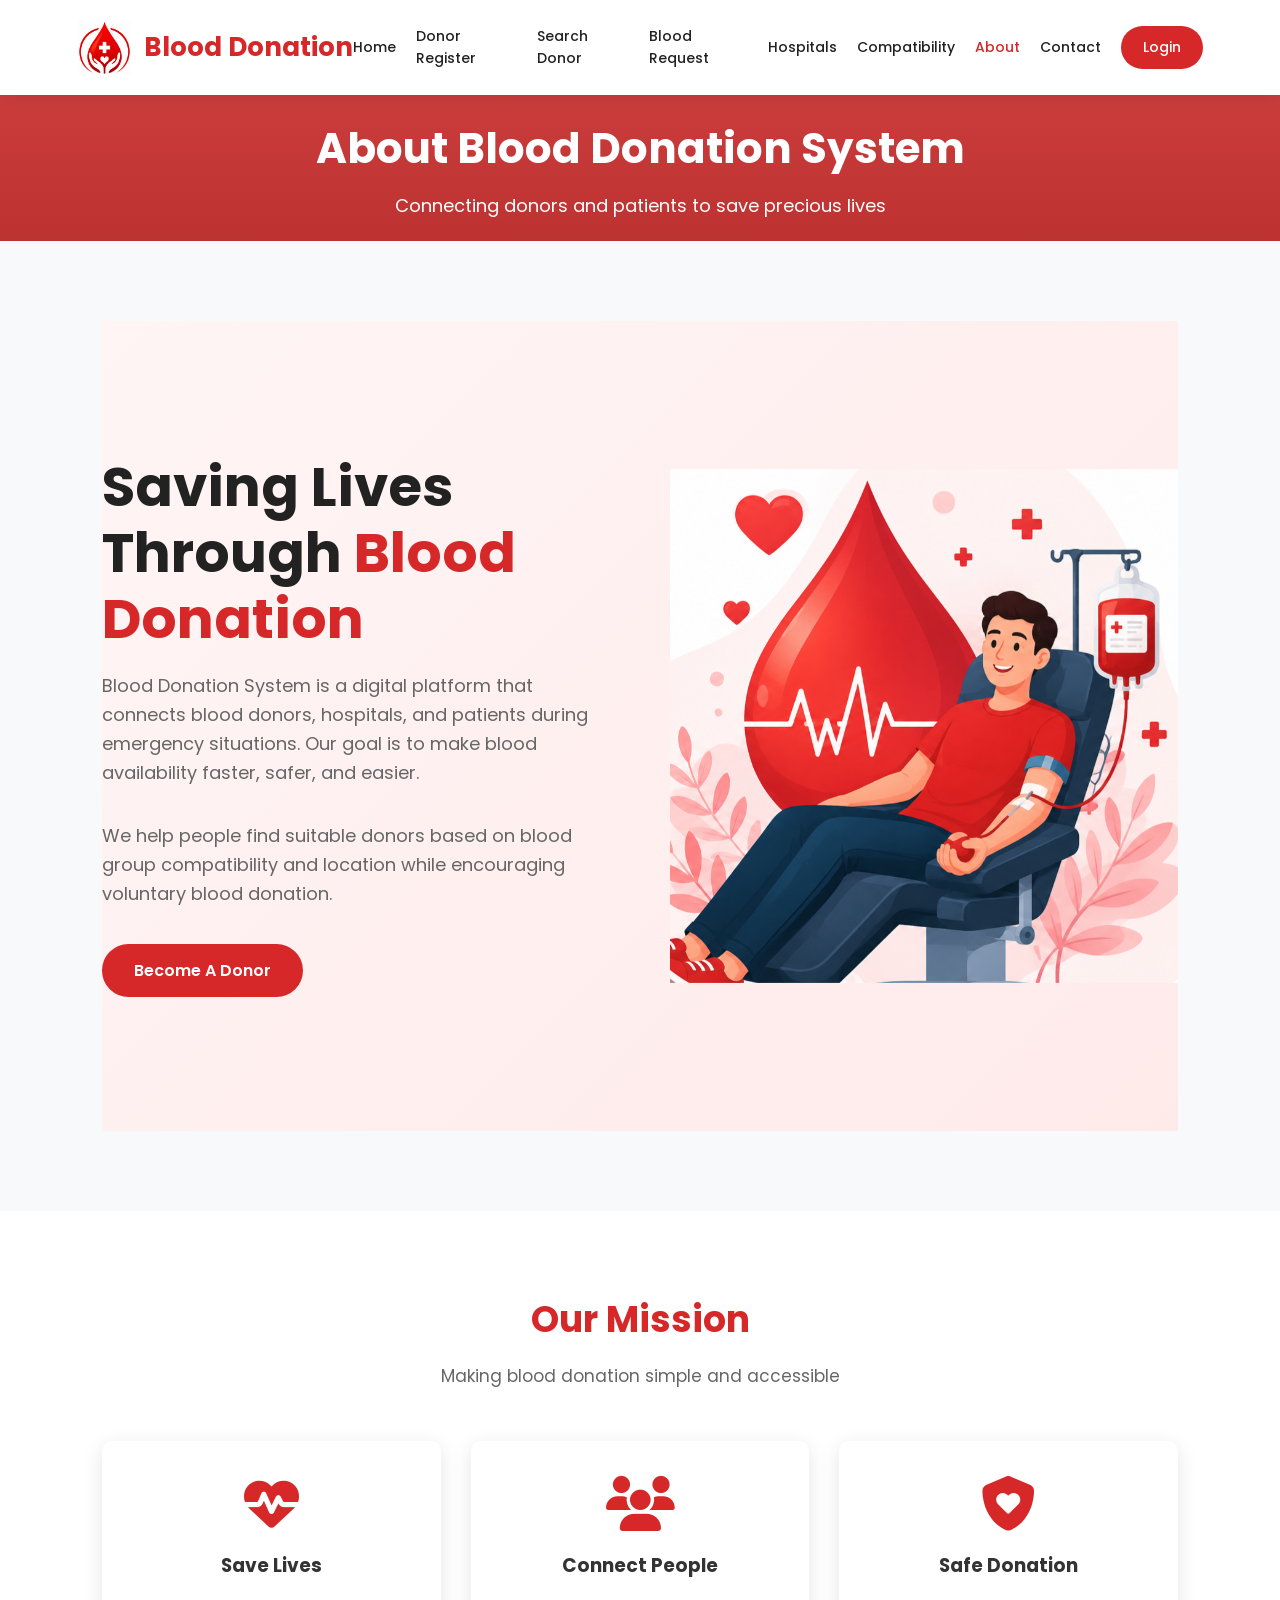
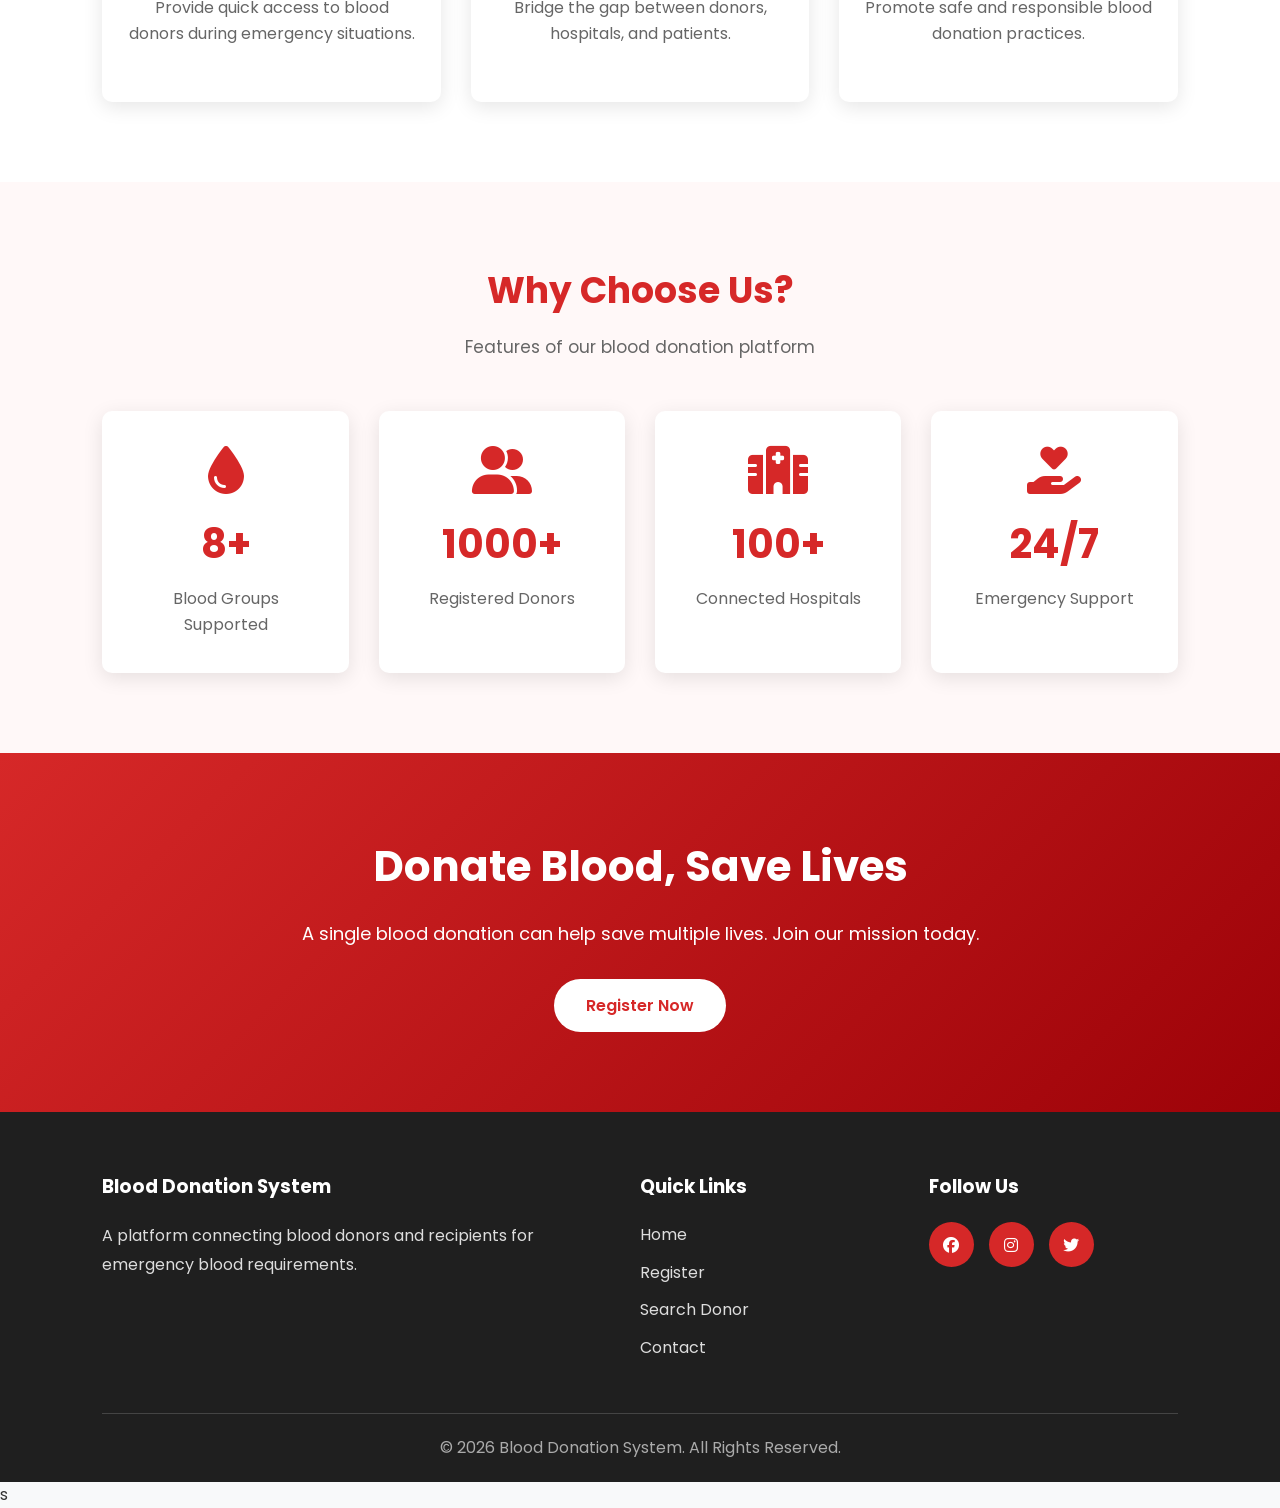
==== about.html @ 7f1f1fe5 "Add files via upload" ====
<!DOCTYPE html>
<html lang="en">

<head>

<meta charset="UTF-8">
<meta name="viewport" content="width=device-width, initial-scale=1.0">

<title>About Us | Blood Donation System</title>


<!-- CSS -->

<link rel="stylesheet" href="css/style.css">

<link rel="stylesheet" href="css/forms.css">

<link rel="stylesheet" href="css/animation.css">

<link rel="stylesheet" href="css/responsive.css">


<!-- Font Awesome -->

<link rel="stylesheet"
href="https://cdnjs.cloudflare.com/ajax/libs/font-awesome/6.5.0/css/all.min.css">


</head>


<body>



<!-- ================= HEADER ================= -->

<header class="header">

    <div class="logo">

        <img src="images/logo.png" alt="Logo">

        <h2>Blood Donation</h2>

    </div>

    <nav class="navbar">

        <ul>

            <li><a href="index.html">Home</a></li>

            <li><a href="register.html">Donor Register</a></li>

            <li><a href="search.html">Search Donor</a></li>

            <li><a href="request.html">Blood Request</a></li>

            <li><a href="hospital.html">Hospitals</a></li>

            <li><a href="compatibility.html">Compatibility</a></li>

            <li><a href="about.html" class="active">About</a></li>

            <li><a href="contact.html">Contact</a></li>

            <li>

                <a href="login.html"
                   class="login-btn">

                    Login

                </a>

            </li>

        </ul>

    </nav>

    <div class="menu-toggle">

        <i class="fa-solid fa-bars"></i>

    </div>

</header>


<!-- PAGE BANNER -->


<section class="page-banner">


<h1>
About Blood Donation System
</h1>


<p>
Connecting donors and patients to save precious lives
</p>


</section>







<!-- ABOUT INTRO -->


<section>


<div class="container">


<div class="hero">



<div class="hero-content slide-left">


<h1>

Saving Lives Through

<span>
Blood Donation
</span>

</h1>



<p>

Blood Donation System is a digital platform that connects
blood donors, hospitals, and patients during emergency
situations. Our goal is to make blood availability faster,
safer, and easier.

</p>



<p>

We help people find suitable donors based on blood group
compatibility and location while encouraging voluntary
blood donation.

</p>



<a href="register.html" class="btn btn-primary">

Become A Donor

</a>



</div>




<div class="hero-image slide-right">


<img src="images/hero.png"
alt="Blood Donation">


</div>



</div>


</div>


</section>







<!-- MISSION SECTION -->


<section class="services">


<div class="container">


<div class="section-title">


<h2>
Our Mission
</h2>


<p>
Making blood donation simple and accessible
</p>


</div>





<div class="service-container">



<div class="service-card">


<i class="fa-solid fa-heart-pulse"></i>


<h3>
Save Lives
</h3>


<p>

Provide quick access to blood donors during emergency
situations.

</p>


</div>





<div class="service-card">


<i class="fa-solid fa-users"></i>


<h3>
Connect People
</h3>


<p>

Bridge the gap between donors, hospitals, and patients.

</p>


</div>





<div class="service-card">


<i class="fa-solid fa-shield-heart"></i>


<h3>
Safe Donation
</h3>


<p>

Promote safe and responsible blood donation practices.

</p>


</div>




</div>


</div>


</section>







<!-- WHY CHOOSE US -->


<section class="statistics">


<div class="container">


<div class="section-title">


<h2>
Why Choose Us?
</h2>


<p>
Features of our blood donation platform
</p>


</div>




<div class="stats-container">



<div class="stat-card">


<i class="fa-solid fa-droplet"></i>


<h3>
8+
</h3>


<p>
Blood Groups Supported
</p>


</div>





<div class="stat-card">


<i class="fa-solid fa-user-group"></i>


<h3>
1000+
</h3>


<p>
Registered Donors
</p>


</div>





<div class="stat-card">


<i class="fa-solid fa-hospital"></i>


<h3>
100+
</h3>


<p>
Connected Hospitals
</p>


</div>





<div class="stat-card">


<i class="fa-solid fa-hand-holding-heart"></i>


<h3>
24/7
</h3>


<p>
Emergency Support
</p>


</div>




</div>


</div>


</section>







<!-- CTA -->


<section class="cta">


<h2>
Donate Blood, Save Lives
</h2>


<p>

A single blood donation can help save multiple lives.
Join our mission today.

</p>


<a href="register.html"
class="btn btn-primary">

Register Now

</a>


</section>







<!-- FOOTER -->


<footer class="footer">


<div class="footer-container">


<div>


<h3>
Blood Donation System
</h3>


<p>

A platform connecting blood donors and recipients
for emergency blood requirements.

</p>


</div>





<div class="footer-links">


<h3>
Quick Links
</h3>


<ul>


<li>
<a href="index.html">
Home
</a>
</li>


<li>
<a href="register.html">
Register
</a>
</li>


<li>
<a href="search.html">
Search Donor
</a>
</li>


<li>
<a href="contact.html">
Contact
</a>
</li>


</ul>


</div>





<div>


<h3>
Follow Us
</h3>


<div class="social-icons">


<a href="#">
<i class="fab fa-facebook"></i>
</a>


<a href="#">
<i class="fab fa-instagram"></i>
</a>


<a href="#">
<i class="fab fa-twitter"></i>
</a>


</div>


</div>



</div>



<hr>



<div class="copyright">


<p>

© <span id="year"></span>
Blood Donation System.
All Rights Reserved.

</p>


</div>


</footer>







<script src="js/app.js"></script>


</body>

</html>s
---- css/style.css ----
/* ==========================================
   GOOGLE FONTS
========================================== */

@import url('https://fonts.googleapis.com/css2?family=Poppins:wght@300;400;500;600;700;800&display=swap');

/* ==========================================
   RESET
========================================== */

*{
    margin:0;
    padding:0;
    box-sizing:border-box;
    font-family: "Poppins", "Segoe UI", Arial, sans-serif;
}

html{
    scroll-behavior:smooth;
}

body{
    font-family:'Poppins',sans-serif;
    background:#f8f9fa;
    color:#333;
    line-height:1.6;
}

img{
    max-width:100%;
    display:block;
}

a{
    text-decoration:none;
    color:inherit;
}

ul{
    list-style:none;
}

button,
input,
select,
textarea{
    font-family:inherit;
}

.page-banner{ 
    background:linear-gradient(rgba(198,40,40,.9),rgba(183,28,28,.9)); 
    color:#fff; 
    text-align:center;
    padding:20px 20px; 
} 
.page-banner h1{
    font-size:42px; 
    margin-bottom:10px; 
} 
.page-banner p{ 
    font-size:18px; 
}

/* ==========================================
   ROOT VARIABLES
========================================== */

:root{

    --primary:#d62828;
    --secondary:#9d0208;
    --white:#ffffff;
    --black:#222222;

    --gray:#666666;
    --light:#f4f4f4;
    --border:#dddddd;

    --success:#28a745;
    --warning:#ffc107;

    --shadow:0 5px 20px rgba(0,0,0,.1);

    --radius:10px;

    --transition:.3s ease;

}

/* ==========================================
   COMMON STYLES
========================================== */

section{

    padding:80px 8%;

}

.container{

    width:100%;
    max-width:1200px;
    margin:auto;

}

.section-title{

    text-align:center;
    margin-bottom:50px;

}

.section-title h2{

    font-size:36px;
    color:var(--primary);
    margin-bottom:15px;

}

.section-title p{

    color:var(--gray);
    font-size:17px;

}

/* ==========================================
   BUTTONS
========================================== */

.btn{

    display:inline-block;
    padding:14px 32px;
    border-radius:30px;
    font-size:16px;
    font-weight:600;
    transition:var(--transition);
    cursor:pointer;

}

.btn-primary{

    background:var(--primary);
    color:var(--white);

}

.btn-primary:hover{

    background:var(--secondary);
    transform:translateY(-3px);

}

.btn-secondary{

    background:var(--white);
    color:var(--primary);
    border:2px solid var(--primary);

}

.btn-secondary:hover{

    background:var(--primary);
    color:var(--white);

}
/* ==========================================
   HEADER
========================================== */

.header{

    width:100%;
    background:#ffffff;

    position:sticky;
    top:0;
    z-index:1000;

    display:flex;
    justify-content:space-between;
    align-items:center;

    padding:15px 6%;

    box-shadow:0 4px 15px rgba(0,0,0,.08);

}

/* ==========================================
   LOGO
========================================== */

.logo{

    display:flex;
    align-items:center;
    gap:12px;

}

.logo img{

    width:55px;
    height:55px;
    object-fit:contain;

}

.logo h2{

    font-size:26px;
    color:var(--primary);
    font-weight:700;
    white-space:nowrap;

}

/* ==========================================
   NAVIGATION
========================================== */

.navbar{

    flex:1;
    display:flex;
    justify-content:flex-end;

}

.navbar ul{

    display:flex;
    align-items:center;
    justify-content:flex-end;

    gap:20px;

}

.navbar ul li{

    list-style:none;

}

.navbar ul li a{

    display:block;

    padding:10px 0;

    color:var(--black);

    font-size:14px;

    font-weight:500;

    transition:var(--transition);

}

.navbar ul li a:hover{

    color:var(--primary);

}

.navbar ul li a.active{

    color:var(--primary);

}

/* ==========================================
   LOGIN BUTTON
========================================== */

.login-btn{

    background:var(--primary);

    color:#fff !important;

    padding:10px 22px !important;

    border-radius:30px;

}

.login-btn:hover{

    background:var(--secondary);

}

/* ==========================================
   MOBILE MENU
========================================== */

.menu-toggle{

    display:none;

    font-size:28px;

    color:var(--primary);

    cursor:pointer;

}


/* ==========================================
   COMMON CARD DESIGN
========================================== */

.card{

    background:var(--white);

    border-radius:var(--radius);

    box-shadow:var(--shadow);

    padding:25px;

    transition:var(--transition);

}

.card:hover{

    transform:translateY(-8px);

}

/* ==========================================
   TEXT COLORS
========================================== */

.text-primary{

    color:var(--primary);

}

.text-center{

    text-align:center;

}

.mt-20{

    margin-top:20px;

}

.mt-40{

    margin-top:40px;

}
/* ==========================================
   HERO SECTION
========================================== */

.hero{

    display:flex;
    justify-content:space-between;
    align-items:center;
    gap:60px;

    min-height:90vh;

    background:linear-gradient(135deg,#fff5f5,#ffeaea);

}

.hero-content{

    flex:1;

}

.hero-content h1{

    font-size:55px;
    color:var(--black);
    line-height:1.2;
    margin-bottom:20px;

}

.hero-content h1 span{

    color:var(--primary);

}

.hero-content p{

    font-size:18px;
    color:var(--gray);
    margin-bottom:35px;

}

.hero-buttons{

    display:flex;
    gap:20px;
    flex-wrap:wrap;

}

.hero-image{

    flex:1;
    text-align:center;

}

.hero-image img{

    width:100%;
    max-width:550px;
    margin:auto;

}

/* ==========================================
   SERVICES
========================================== */

.services{

    background:var(--white);

}

.service-container{

    display:grid;
    grid-template-columns:repeat(auto-fit,minmax(260px,1fr));
    gap:30px;

}

.service-card{

    background:var(--white);
    padding:35px 25px;

    border-radius:var(--radius);

    text-align:center;

    box-shadow:var(--shadow);

    transition:var(--transition);

}

.service-card:hover{

    transform:translateY(-10px);

}

.service-card i{

    font-size:55px;
    color:var(--primary);

    margin-bottom:20px;

}

.service-card h3{

    margin-bottom:15px;

}

.service-card p{

    color:var(--gray);
    margin-bottom:20px;

}

.service-card a{

    color:var(--primary);
    font-weight:600;

}

/* ==========================================
   EMERGENCY SECTION
========================================== */

.emergency{

    background:var(--primary);

    color:var(--white);

    text-align:center;

}

.emergency h2{

    font-size:42px;
    margin-bottom:20px;

}

.emergency p{

    font-size:18px;
    margin-bottom:30px;

}

.emergency .btn-primary{

    background:var(--white);
    color:var(--primary);

}

.emergency .btn-primary:hover{

    background:#f2f2f2;

}

/* ==========================================
   DONATION PROCESS
========================================== */

.process{

    background:#fafafa;

}

.process-container{

    display:grid;
    grid-template-columns:repeat(auto-fit,minmax(230px,1fr));

    gap:30px;

}

.process-card{

    background:var(--white);

    padding:30px;

    text-align:center;

    border-radius:var(--radius);

    box-shadow:var(--shadow);

    position:relative;

    transition:var(--transition);

}

.process-card:hover{

    transform:translateY(-8px);

}

.step-number{

    width:45px;
    height:45px;

    border-radius:50%;

    background:var(--primary);

    color:var(--white);

    display:flex;
    justify-content:center;
    align-items:center;

    font-weight:bold;

    margin:0 auto 20px;

}

.process-card i{

    font-size:45px;

    color:var(--primary);

    margin-bottom:20px;

}

.process-card h3{

    margin-bottom:12px;

}

.process-card p{

    color:var(--gray);

}

/* ==========================================
   BLOOD GROUPS
========================================== */

.blood-groups{

    background:var(--white);

}

.blood-group-container{

    display:grid;

    grid-template-columns:repeat(4,1fr);

    gap:20px;

    margin-top:40px;

}

.blood-card{

    background:var(--primary);

    color:var(--white);

    text-align:center;

    padding:30px;

    font-size:28px;

    font-weight:bold;

    border-radius:50%;

    width:120px;
    height:120px;

    display:flex;
    justify-content:center;
    align-items:center;

    margin:auto;

    transition:var(--transition);

}

.blood-card:hover{

    background:var(--secondary);

    transform:scale(1.08);

}

.compatibility-btn{

    text-align:center;

    margin-top:40px;

}

/* ==========================================
   STATISTICS
========================================== */

.statistics{

    background:#fff8f8;

}

.stats-container{

    display:grid;

    grid-template-columns:repeat(auto-fit,minmax(220px,1fr));

    gap:30px;

}

.stat-card{

    background:var(--white);

    text-align:center;

    padding:35px;

    border-radius:var(--radius);

    box-shadow:var(--shadow);

    transition:var(--transition);

}

.stat-card:hover{

    transform:translateY(-8px);

}

.stat-card i{

    font-size:48px;

    color:var(--primary);

    margin-bottom:18px;

}

.stat-card h3{

    font-size:40px;

    color:var(--primary);

    margin-bottom:10px;

}

.stat-card p{

    color:var(--gray);

}
/* ==========================================
   CALL TO ACTION
========================================== */

.cta{

    background:linear-gradient(135deg,var(--primary),var(--secondary));

    color:var(--white);

    text-align:center;

}

.cta h2{

    font-size:42px;

    margin-bottom:20px;

}

.cta p{

    max-width:700px;

    margin:0 auto 30px;

    font-size:18px;

}

.cta .btn-primary{

    background:var(--white);

    color:var(--primary);

}

.cta .btn-primary:hover{

    background:#f3f3f3;

}

/* ==========================================
   FAQ PREVIEW
========================================== */

.faq-preview{

    background:var(--white);

}

.faq-container{

    display:grid;

    grid-template-columns:repeat(auto-fit,minmax(280px,1fr));

    gap:30px;

}

.faq-card{

    background:#fafafa;

    padding:25px;

    border-radius:var(--radius);

    box-shadow:var(--shadow);

    transition:var(--transition);

}

.faq-card:hover{

    transform:translateY(-8px);

}

.faq-card h3{

    color:var(--primary);

    margin-bottom:15px;

}

.faq-card p{

    color:var(--gray);

}

.faq-button{

    text-align:center;

    margin-top:40px;

}

/* ==========================================
   CONTACT SECTION
========================================== */

.contact-home{

    background:#fff8f8;

}

.contact-container{

    display:grid;

    grid-template-columns:repeat(auto-fit,minmax(250px,1fr));

    gap:30px;

}

.contact-box{

    background:var(--white);

    text-align:center;

    padding:35px;

    border-radius:var(--radius);

    box-shadow:var(--shadow);

    transition:var(--transition);

}

.contact-box:hover{

    transform:translateY(-8px);

}

.contact-box i{

    font-size:45px;

    color:var(--primary);

    margin-bottom:20px;

}

.contact-box h3{

    margin-bottom:10px;

}

.contact-box p{

    color:var(--gray);

}

/* ==========================================
   FOOTER
========================================== */

.footer{

    background:#1f1f1f;

    color:#ddd;

    padding:60px 8% 20px;

}

.footer-container{

    display:grid;

    grid-template-columns:2fr 1fr 1fr;

    gap:40px;

}

.footer h3{

    color:var(--white);

    margin-bottom:20px;

}

.footer p{

    line-height:1.8;

}

.footer-links ul li{

    margin-bottom:12px;

}

.footer-links ul li a{

    color:#ddd;

    transition:var(--transition);

}

.footer-links ul li a:hover{

    color:var(--primary);

    padding-left:6px;

}

.social-icons{

    display:flex;

    gap:15px;

    margin-top:15px;

}

.social-icons a{

    width:45px;

    height:45px;

    border-radius:50%;

    background:var(--primary);

    color:var(--white);

    display:flex;

    justify-content:center;

    align-items:center;

    transition:var(--transition);

}

.social-icons a:hover{

    background:var(--secondary);

    transform:translateY(-5px);

}

.footer hr{

    margin:40px 0 20px;

    border:none;

    border-top:1px solid #444;

}

.footer .copyright{

    text-align:center;

    color:#aaa;

}

/* ==========================================
   UTILITY CLASSES
========================================== */

.text-left{

    text-align:left;

}

.text-right{

    text-align:right;

}

.mb-20{

    margin-bottom:20px;

}

.mb-40{

    margin-bottom:40px;

}

.hidden{

    display:none;

}

/* ==========================================
   CUSTOM SCROLLBAR
========================================== */

::-webkit-scrollbar{

    width:10px;

}

::-webkit-scrollbar-track{

    background:#eeeeee;

}

::-webkit-scrollbar-thumb{

    background:var(--primary);

    border-radius:10px;

}

::-webkit-scrollbar-thumb:hover{

    background:var(--secondary);

}

/* ==========================================
   SELECTION
========================================== */

::selection{

    background:var(--primary);

    color:var(--white);

}

/* ==========================================
   SEARCH FILTER BOX
========================================== */

.form-box{

    max-width:900px;

    margin:40px auto;

    padding:35px;

    background:#ffffff;

    border-radius:15px;

    box-shadow:0 10px 25px rgba(0,0,0,.08);

}

.form-row{

    display:flex;

    gap:25px;

    align-items:end;

    flex-wrap:wrap;

}

.form-group{

    flex:1;

    display:flex;

    flex-direction:column;

}

.form-group label{

    font-size:16px;

    font-weight:600;

    color:#333;

    margin-bottom:10px;

}

.form-group input,

.form-group select{

    width:100%;

    height:52px;

    padding:0 15px;

    border:1px solid #ddd;

    border-radius:8px;

    font-size:15px;

    outline:none;

    background:#fff;

    transition:.3s;

}

.form-group input:focus,

.form-group select:focus{

    border-color:#d62828;

    box-shadow:0 0 8px rgba(214,40,40,.2);

}

.form-group input::placeholder{

    color:#999;

}

.mt-40{

    margin-top:40px;

}

/* =====================================================
   SEARCH RESULTS INSIDE FORM
===================================================== */

.search-results-box {

    margin-top: 30px;

    padding: 20px;

    border-top: 2px solid #eeeeee;

    background: #fafafa;

    border-radius: 10px;

}


/* RESULTS HEADER */

.search-results-header {

    display: flex;

    align-items: center;

    gap: 15px;

    margin-bottom: 20px;

}


.search-results-header > i {

    width: 50px;

    height: 50px;

    display: flex;

    align-items: center;

    justify-content: center;

    background: #d62828;

    color: white;

    border-radius: 50%;

    font-size: 22px;

}


.search-results-header h3 {

    margin: 0 0 5px;

    font-size: 20px;

}


.search-results-header p {

    margin: 0;

    color: #777;

    font-size: 14px;

}


/* =====================================================
   DONOR RESULTS
===================================================== */

.donor-results {

    display: grid;

    grid-template-columns: 1fr;

    gap: 15px;

}


/* =====================================================
   DONOR CARD
===================================================== */

.donor-card {

    background: white;

    border: 1px solid #e5e5e5;

    border-radius: 10px;

    padding: 20px;

    box-shadow: 0 3px 12px rgba(0,0,0,0.08);

}


/* DONOR HEADER */

.donor-header {

    display: flex;

    justify-content: space-between;

    align-items: center;

    gap: 10px;

    padding-bottom: 15px;

    margin-bottom: 15px;

    border-bottom: 1px solid #eeeeee;

}


.donor-header h3 {

    margin: 0;

    font-size: 19px;

    color: #222;

}


.donor-header p {

    margin: 5px 0 0;

    font-size: 12px;

    color: #777;

}


/* BLOOD GROUP */

.blood-badge {

    display: inline-flex;

    align-items: center;

    justify-content: center;

    min-width: 50px;

    height: 45px;

    padding: 0 10px;

    background: #d62828;

    color: white;

    border-radius: 8px;

    font-size: 18px;

    font-weight: bold;

}


/* =====================================================
   DONOR BODY
===================================================== */

.donor-body {

    display: grid;

    grid-template-columns: 1fr 1fr;

    gap: 10px;

}


.donor-body p {

    margin: 0;

    font-size: 14px;

    color: #555;

    line-height: 1.5;

}


.donor-body p i {

    width: 20px;

    color: #d62828;

}


.donor-body strong {

    color: #333;

}


/* =====================================================
   STATUS
===================================================== */

.available {

    color: #198754;

    font-weight: bold;

}


.not-available {

    color: #dc3545;

    font-weight: bold;

}


/* =====================================================
   DONOR FOOTER
===================================================== */

.donor-footer {

    margin-top: 20px;

    padding-top: 15px;

    border-top: 1px solid #eeeeee;

}


.donor-footer .btn {

    display: inline-flex;

    align-items: center;

    gap: 8px;

}


/* =====================================================
   NO RESULTS
===================================================== */

.no-results {

    display: none;

    text-align: center;

    padding: 25px 10px;

}


.no-results i {

    font-size: 45px;

    color: #d62828;

    margin-bottom: 10px;

}


.no-results h3 {

    margin: 5px 0;

}


.no-results p {

    color: #777;

    margin: 0;

}


/* =====================================================
   MOBILE
===================================================== */

@media (max-width: 600px) {

    .search-results-box {

        padding: 15px;

    }


    .donor-body {

        grid-template-columns: 1fr;

    }


    .donor-header {

        align-items: flex-start;

    }

}
/* ==========================================
   MOBILE NAVIGATION (BASE)
========================================== */

@media(max-width:768px){

    .navbar{

        display:none;

    }

    .menu-toggle{

        display:block;

    }

    .footer-container{

        grid-template-columns:1fr;

        text-align:center;

    }

    .social-icons{

        justify-content:center;

    }

}

/* ==========================================
   END OF STYLE.CSS
========================================== */
---- css/forms.css ----
/* ==========================================
   REGISTER PAGE
========================================== */

.register-section{

    min-height:100vh;

    padding:80px 8%;

    display:flex;

    justify-content:center;

    align-items:center;

    background:
    linear-gradient(
        rgba(198,40,40,.75),
        rgba(123,0,0,.75)
    ),
    url("../images/donor.jpg");

    background-size:cover;

    background-position:center;

    background-repeat:no-repeat;

    background-attachment:fixed;

}

/* ==========================================
   FORM CONTAINER
========================================== */

.form-container{

    width:100%;

    max-width:900px;

}

/* ==========================================
   FORM BOX
========================================== */

.form-box{

    background:rgba(255,255,255,.15);

    backdrop-filter:blur(15px);

    -webkit-backdrop-filter:blur(15px);

    border:1px solid rgba(255,255,255,.25);

    border-radius:20px;

    padding:40px;

    box-shadow:0 15px 40px rgba(0,0,0,.25);

}

/* ==========================================
   FORM HEADER
========================================== */

.form-header{

    text-align:center;

    margin-bottom:35px;

}

.form-header i{

    font-size:55px;

    color:#ffffff;

    margin-bottom:15px;

}

.form-header h2{

    font-size:34px;

    color:#ffffff;

    margin-bottom:10px;

}

.form-header p{

    color:#f5f5f5;

    font-size:16px;

}

/* ==========================================
   FORM ROW
========================================== */

.form-row{

    display:flex;

    gap:20px;

    margin-bottom:20px;

}

.form-group{

    flex:1;

    display:flex;

    flex-direction:column;

}

/* ==========================================
   LABEL
========================================== */

.form-group label{

    color:#ffffff;

    font-weight:600;

    margin-bottom:8px;

}

/* ==========================================
   INPUTS
========================================== */

.form-group input,

.form-group select,

.form-group textarea{

    width:100%;

    padding:14px 16px;

    border:none;

    outline:none;

    border-radius:10px;

    background:rgba(255,255,255,.95);

    font-size:15px;

    transition:.3s;

}

.form-group input:focus,

.form-group select:focus,

.form-group textarea:focus{

    box-shadow:0 0 10px rgba(255,255,255,.6);

}

.form-group textarea{

    resize:vertical;

    min-height:120px;

}

/* ==========================================
   PLACEHOLDER
========================================== */

::placeholder{

    color:#888;

}

/* ==========================================
   CHECKBOX
========================================== */

.checkbox-group{

    display:flex;

    align-items:flex-start;

    gap:12px;

    margin:25px 0;

}

.checkbox-group input{

    width:18px;

    height:18px;

    margin-top:3px;

}

.checkbox-group label{

    color:#ffffff;

    font-size:15px;

    line-height:1.6;

}

/* ==========================================
   BUTTONS
========================================== */

.button-group{

    display:flex;

    justify-content:center;

    gap:20px;

    margin-top:30px;

}

.button-group .btn{

    min-width:180px;

}

.button-group .btn-primary{

    background:#ffffff;

    color:#c62828;

    border:none;

}

.button-group .btn-primary:hover{

    background:#f1f1f1;

}

.button-group .btn-secondary{

    background:transparent;

    border:2px solid #ffffff;

    color:#ffffff;

}

.button-group .btn-secondary:hover{

    background:#ffffff;

    color:#c62828;

}

/* ==========================================
   BENEFITS
========================================== */

.benefits{

    padding:80px 8%;

    background:#fff7f7;

}

.benefit-container{

    display:grid;

    grid-template-columns:repeat(auto-fit,minmax(250px,1fr));

    gap:30px;

}

.benefit-card{

    background:#ffffff;

    border-radius:15px;

    padding:35px;

    text-align:center;

    box-shadow:0 10px 25px rgba(0,0,0,.08);

    transition:.3s;

}

.benefit-card:hover{

    transform:translateY(-10px);

}

.benefit-card i{

    font-size:50px;

    color:#c62828;

    margin-bottom:20px;

}

.benefit-card h3{

    margin-bottom:15px;

    color:#222;

}

.benefit-card p{

    color:#666;

    line-height:1.7;

}

/* ==========================================
   RESPONSIVE
========================================== */

@media(max-width:768px){

    .register-section{

        padding:50px 20px;

    }

    .form-box{

        padding:30px 20px;

    }

    .form-row{

        flex-direction:column;

        gap:15px;

    }

    .button-group{

        flex-direction:column;

    }

    .button-group .btn{

        width:100%;

    }

    .form-header h2{

        font-size:28px;

    }

}

/* =====================================================
   COMPATIBILITY RESULT
   RESULT APPEARS INSIDE FORM
===================================================== */

.compatibility-result {

    display: none;

    margin-top: 30px;

    padding: 25px;

    background: #ffffff;

    border: 1px solid #e5e5e5;

    border-radius: 12px;

    box-shadow: 0 5px 20px rgba(0, 0, 0, 0.08);

    animation: compatibilityResult .4s ease;

}


/* =====================================================
   RESULT HEADER
===================================================== */

.compatibility-result-header {

    display: flex;

    align-items: center;

    gap: 15px;

    padding-bottom: 18px;

    margin-bottom: 20px;

    border-bottom: 1px solid #eeeeee;

}


.compatibility-result-header > i {

    width: 50px;

    height: 50px;

    display: flex;

    align-items: center;

    justify-content: center;

    background: #d62828;

    color: #ffffff;

    border-radius: 50%;

    font-size: 22px;

}


.compatibility-result-header h3 {

    margin: 0 0 5px;

    font-size: 21px;

    color: #222222;

}


.compatibility-result-header p {

    margin: 0;

    color: #777777;

    font-size: 14px;

}


/* =====================================================
   BLOOD GROUP
===================================================== */

.result-blood-group {

    display: flex;

    justify-content: space-between;

    align-items: center;

    padding: 15px;

    margin-bottom: 15px;

    background: #f8f8f8;

    border-radius: 8px;

}


.result-blood-group span {

    font-weight: 600;

    color: #555555;

}


.result-blood-group strong {

    display: flex;

    align-items: center;

    justify-content: center;

    min-width: 55px;

    height: 45px;

    padding: 0 12px;

    background: #d62828;

    color: #ffffff;

    border-radius: 8px;

    font-size: 20px;

}


/* =====================================================
   COMPATIBILITY ROW
===================================================== */

.compatibility-row {

    display: flex;

    align-items: flex-start;

    gap: 15px;

    padding: 18px;

    margin-top: 12px;

    background: #fafafa;

    border: 1px solid #eeeeee;

    border-radius: 10px;

}


.compatibility-icon {

    min-width: 45px;

    height: 45px;

    display: flex;

    align-items: center;

    justify-content: center;

    background: #d62828;

    color: #ffffff;

    border-radius: 50%;

}


.compatibility-icon i {

    font-size: 18px;

}


.compatibility-row h4 {

    margin: 0 0 7px;

    font-size: 17px;

    color: #222222;

}


.compatibility-row p {

    margin: 0;

    line-height: 1.7;

    color: #555555;

    font-size: 15px;

}


/* =====================================================
   ANIMATION
===================================================== */

@keyframes compatibilityResult {

    from {

        opacity: 0;

        transform: translateY(15px);

    }

    to {

        opacity: 1;

        transform: translateY(0);

    }

}


/* =====================================================
   MOBILE
===================================================== */

@media (max-width: 600px) {

    .compatibility-result {

        padding: 18px;

    }


    .compatibility-result-header {

        align-items: flex-start;

    }


    .result-blood-group {

        gap: 10px;

    }


    .compatibility-row {

        padding: 15px;

    }

}



@media(max-width:480px){

    .form-header h2{

        font-size:24px;

    }

    .form-header i{

        font-size:45px;

    }

    .form-group input,

    .form-group select,

    .form-group textarea{

        padding:12px;

    }

}
---- css/animation.css ----
/* ================================
   GLOBAL ANIMATION SETTINGS
================================ */

* {
    animation-duration: 0.5s;
    animation-timing-function: ease;
}


/* ================================
   FADE IN ANIMATION
================================ */

@keyframes fadeIn {
    from {
        opacity: 0;
        transform: translateY(20px);
    }

    to {
        opacity: 1;
        transform: translateY(0);
    }
}


.fade-in {
    animation: fadeIn 0.8s ease forwards;
}


/* ================================
   SLIDE FROM LEFT
================================ */

@keyframes slideLeft {

    from {
        opacity: 0;
        transform: translateX(-50px);
    }

    to {
        opacity: 1;
        transform: translateX(0);
    }
}


.slide-left {
    animation: slideLeft 0.8s ease forwards;
}


/* ================================
   SLIDE FROM RIGHT
================================ */

@keyframes slideRight {

    from {
        opacity: 0;
        transform: translateX(50px);
    }

    to {
        opacity: 1;
        transform: translateX(0);
    }
}


.slide-right {
    animation: slideRight 0.8s ease forwards;
}


/* ================================
   SCALE POP EFFECT
================================ */

@keyframes scaleUp {

    from {
        opacity: 0;
        transform: scale(0.8);
    }

    to {
        opacity: 1;
        transform: scale(1);
    }
}


.scale-up {
    animation: scaleUp 0.6s ease forwards;
}


/* ================================
   BUTTON HOVER ANIMATION
================================ */

.btn {
    transition: 0.3s ease;
}


.btn:hover {

    transform: translateY(-5px);
    box-shadow: 0 10px 20px rgba(0,0,0,0.2);

}


/* ================================
   CARD HOVER EFFECT
================================ */

.card {

    transition: transform 0.3s ease,
                box-shadow 0.3s ease;

}


.card:hover {

    transform: translateY(-10px);

    box-shadow:
    0 15px 25px rgba(0,0,0,0.15);

}
/* ================================
   HEARTBEAT ANIMATION
   (For Blood Drop Icon / Logo)
================================ */

@keyframes heartbeat {

    0% {
        transform: scale(1);
    }

    25% {
        transform: scale(1.15);
    }

    40% {
        transform: scale(1);
    }

    60% {
        transform: scale(1.15);
    }

    100% {
        transform: scale(1);
    }

}


.heart-beat {

    animation: heartbeat 1.5s infinite;

}



/* ================================
   FLOATING IMAGE ANIMATION
================================ */

@keyframes floating {

    0% {
        transform: translateY(0);
    }

    50% {
        transform: translateY(-15px);
    }

    100% {
        transform: translateY(0);
    }

}


.float {

    animation: floating 3s ease-in-out infinite;

}



/* ================================
   PULSE EFFECT
   (Emergency Blood Request)
================================ */

@keyframes pulse {

    0% {

        transform: scale(1);

        box-shadow:
        0 0 0 0 rgba(220, 0, 0, 0.7);

    }


    70% {

        transform: scale(1.05);

        box-shadow:
        0 0 0 20px rgba(220, 0, 0, 0);

    }


    100% {

        transform: scale(1);

        box-shadow:
        0 0 0 0 rgba(220, 0, 0, 0);

    }

}



.pulse {

    animation: pulse 2s infinite;

}



/* ================================
   LOADING SPINNER
================================ */

@keyframes rotate {

    from {

        transform: rotate(0deg);

    }


    to {

        transform: rotate(360deg);

    }

}



.loader {

    width: 45px;

    height: 45px;

    border: 5px solid #ddd;

    border-top: 5px solid red;

    border-radius: 50%;

    animation: rotate 1s linear infinite;

}



/* ================================
   EMERGENCY ALERT BLINK
================================ */

@keyframes blink {

    0% {

        opacity: 1;

    }


    50% {

        opacity: 0.3;

    }


    100% {

        opacity: 1;

    }

}



.alert-blink {

    animation: blink 1s infinite;

}



/* ================================
   TEXT REVEAL ANIMATION
================================ */

@keyframes textShow {

    from {

        opacity: 0;

        letter-spacing: 10px;

    }


    to {

        opacity: 1;

        letter-spacing: normal;

    }

}



.text-animation {

    animation: textShow 1s ease forwards;

}
/* ================================
   SCROLL REVEAL ANIMATION
================================ */

@keyframes reveal {

    from {

        opacity: 0;

        transform: translateY(50px);

    }


    to {

        opacity: 1;

        transform: translateY(0);

    }

}


.reveal {

    animation: reveal 1s ease forwards;

}



/* ================================
   IMAGE ZOOM EFFECT
================================ */

.image-zoom {

    overflow: hidden;

}


.image-zoom img {

    transition: transform 0.5s ease;

}


.image-zoom:hover img {

    transform: scale(1.1);

}



/* ================================
   NAVBAR DROP ANIMATION
================================ */

@keyframes navDrop {

    from {

        opacity: 0;

        transform: translateY(-30px);

    }


    to {

        opacity: 1;

        transform: translateY(0);

    }

}



.navbar {

    animation: navDrop 0.8s ease forwards;

}



/* ================================
   GLASS CARD ANIMATION
================================ */

.glass-card {

    background: rgba(255,255,255,0.15);

    backdrop-filter: blur(10px);

    transition: 0.4s ease;

}



.glass-card:hover {

    transform: translateY(-8px);

    backdrop-filter: blur(15px);

}



/* ================================
   GRADIENT MOVEMENT
================================ */

@keyframes gradientMove {

    0% {

        background-position: 0% 50%;

    }


    50% {

        background-position: 100% 50%;

    }


    100% {

        background-position: 0% 50%;

    }

}



.gradient-animation {

    background-size: 200% 200%;

    animation: gradientMove 5s ease infinite;

}



/* ================================
   BUTTON SHINE EFFECT
================================ */

@keyframes shine {

    from {

        background-position: -200%;

    }


    to {

        background-position: 200%;

    }

}



.btn-shine {

    position: relative;

    overflow: hidden;

}



.btn-shine::before {

    content: "";

    position: absolute;

    top: 0;

    left: -100%;

    width: 50%;

    height: 100%;

    background:
    linear-gradient(
        120deg,
        transparent,
        rgba(255,255,255,0.6),
        transparent
    );


    animation: shine 2s infinite;

}



/* ================================
   COUNTER NUMBER ANIMATION
================================ */

@keyframes countUp {

    from {

        transform: scale(0);

        opacity: 0;

    }


    to {

        transform: scale(1);

        opacity: 1;

    }

}



.counter {

    animation: countUp 1s ease forwards;

}




/* ================================
   BACK TO TOP BUTTON
================================ */

@keyframes topButton {

    0% {

        transform: translateY(20px);

        opacity: 0;

    }


    100% {

        transform: translateY(0);

        opacity: 1;

    }

}



.back-top {

    animation: topButton 0.5s ease;

}
---- css/responsive.css ----
/* ==========================================
   RESPONSIVE.CSS
   File : css/responsive.css
========================================== */

/* ==========================================
   LARGE DEVICES (1200px)
========================================== */

@media (max-width:1200px){

    section{
        padding:70px 6%;
    }

    .header{
        padding:15px 6%;
    }

    .hero-content h1{
        font-size:48px;
    }

    .hero-image img{
        max-width:480px;
    }

}

/* ==========================================
   TABLETS (992px)
========================================== */

@media (max-width:992px){

    section{
        padding:60px 5%;
    }

    .header{
        padding:15px 5%;
    }

    /* ---------- Header ---------- */

    .logo h2{
        font-size:22px;
    }

    .navbar ul{
        gap:15px;
    }

    .navbar ul li a{
        font-size:15px;
    }

    /* ---------- Hero ---------- */

    .hero{
        flex-direction:column;
        text-align:center;
        gap:50px;
    }

    .hero-content{
        order:2;
    }

    .hero-image{
        order:1;
    }

    .hero-content h1{
        font-size:46px;
    }

    .hero-content p{
        max-width:700px;
        margin:0 auto 30px;
    }

    .hero-buttons{
        justify-content:center;
    }

    /* ---------- Services ---------- */

    .service-container{
        grid-template-columns:repeat(2,1fr);
    }

    /* ---------- Process ---------- */

    .process-container{
        grid-template-columns:repeat(2,1fr);
    }

    /* ---------- Blood Groups ---------- */

    .blood-group-container{
        grid-template-columns:repeat(4,1fr);
    }

    /* ---------- Statistics ---------- */

    .stats-container{
        grid-template-columns:repeat(2,1fr);
    }

    /* ---------- FAQ ---------- */

    .faq-container{
        grid-template-columns:repeat(2,1fr);
    }

    /* ---------- Contact ---------- */

    .contact-container{
        grid-template-columns:repeat(2,1fr);
    }

    /* ---------- Footer ---------- */

    .footer-container{
        grid-template-columns:1fr 1fr;
        gap:35px;
    }

}
/* ==========================================
   MOBILE DEVICES (768px)
========================================== */

@media (max-width:768px){

    section{
        padding:50px 20px;
    }

    /* ================= HEADER ================= */

    .header{
        padding:15px 20px;
    }

    .menu-toggle{
        display:block;
        cursor:pointer;
        font-size:28px;
    }

    .navbar{
        position:absolute;
        top:100%;
        left:0;
        width:100%;
        background:#fff;
        box-shadow:0 8px 20px rgba(0,0,0,.1);
        display:none;
    }

    .navbar.active{
        display:block;
    }

    .navbar ul{
        flex-direction:column;
        padding:20px 0;
        gap:0;
    }

    .navbar ul li{
        width:100%;
    }

    .navbar ul li a{
        display:block;
        padding:15px 25px;
        border-bottom:1px solid #eee;
    }

    /* ================= HERO ================= */

    .hero{
        min-height:auto;
        padding-top:120px;
    }

    .hero-content h1{
        font-size:38px;
    }

    .hero-content p{
        font-size:16px;
    }

    .hero-image img{
        max-width:320px;
    }

    .hero-buttons{
        flex-direction:column;
        align-items:center;
    }

    .hero-buttons .btn{
        width:220px;
        text-align:center;
    }

    /* ================= SERVICES ================= */

    .service-container{
        grid-template-columns:1fr;
    }

    /* ================= PROCESS ================= */

    .process-container{
        grid-template-columns:1fr;
    }

    /* ================= BLOOD GROUPS ================= */

    .blood-group-container{
        grid-template-columns:repeat(2,1fr);
        gap:20px;
    }

    .blood-card{
        width:90px;
        height:90px;
        font-size:22px;
    }

    /* ================= STATS ================= */

    .stats-container{
        grid-template-columns:1fr;
    }

    /* ================= FAQ ================= */

    .faq-container{
        grid-template-columns:1fr;
    }

    /* ================= CONTACT ================= */

    .contact-container{
        grid-template-columns:1fr;
    }

    /* ================= FORMS ================= */

    .form-container,
    .register-container,
    .request-container,
    .login-container,
    .contact-form{
        width:100%;
        padding:25px;
    }

    .form-row{
        grid-template-columns:1fr;
    }

    input,
    select,
    textarea{
        width:100%;
    }

    /* ================= SEARCH PAGE ================= */

    .search-box{
        flex-direction:column;
        gap:15px;
    }

    .search-box input,
    .search-box select,
    .search-box button{
        width:100%;
    }

    /* ================= DONOR CARDS ================= */

    .donor-container{
        grid-template-columns:1fr;
    }

    .donor-card{
        padding:20px;
    }

    /* ================= HOSPITAL ================= */

    .hospital-container{
        grid-template-columns:1fr;
    }

    .hospital-card img{
        height:220px;
        object-fit:cover;
    }

    /* ================= FOOTER ================= */

    .footer-container{
        grid-template-columns:1fr;
        text-align:center;
    }

    .social-icons{
        justify-content:center;
    }

}
/* ==========================================
   SMALL MOBILE DEVICES (480px)
========================================== */

@media (max-width:480px){

    /* ---------- Header ---------- */

    .logo img{
        width:42px;
        height:42px;
    }

    .logo h2{
        font-size:18px;
    }

    /* ---------- Hero ---------- */

    .hero{
        padding-top:100px;
    }

    .hero-content h1{
        font-size:30px;
        line-height:1.3;
    }

    .hero-content p{
        font-size:15px;
    }

    .hero-image img{
        max-width:260px;
    }

    /* ---------- Section Title ---------- */

    .section-title h2{
        font-size:28px;
    }

    .section-title p{
        font-size:15px;
    }

    /* ---------- Buttons ---------- */

    .btn{
        width:100%;
        padding:14px;
        text-align:center;
    }

    /* ---------- Blood Groups ---------- */

    .blood-group-container{
        grid-template-columns:repeat(2,1fr);
        gap:15px;
    }

    .blood-card{
        width:75px;
        height:75px;
        font-size:18px;
    }

    /* ---------- Cards ---------- */

    .service-card,
    .process-card,
    .stat-card,
    .faq-card,
    .contact-box,
    .hospital-card,
    .donor-card{

        padding:18px;

    }

    /* ---------- Forms ---------- */

    input,
    select,
    textarea{
        font-size:15px;
    }

    /* ---------- Footer ---------- */

    .footer{
        padding:40px 20px 20px;
    }

    .footer h3{
        font-size:20px;
    }

    .footer p,
    .footer a{
        font-size:14px;
    }

}

/* ==========================================
   ADMIN PAGE
========================================== */

@media (max-width:768px){

    .admin-container{
        width:100%;
        overflow-x:auto;
    }

    .admin-table{
        min-width:700px;
    }

    .dashboard-cards{
        grid-template-columns:1fr;
    }

}

/* ==========================================
   LOGIN PAGE
========================================== */

@media (max-width:768px){

    .login-box{

        width:100%;
        padding:25px;

    }

}

/* ==========================================
   TABLE RESPONSIVE
========================================== */

.table-responsive{

    overflow-x:auto;

}

table{

    width:100%;
    border-collapse:collapse;

}

table th,
table td{

    white-space:nowrap;

}

/* ==========================================
   IMAGE RESPONSIVE
========================================== */

img{

    max-width:100%;
    height:auto;

}

/* ==========================================
   FLEX HELPERS
========================================== */

.flex-column-mobile{

    display:flex;

}

@media (max-width:768px){

    .flex-column-mobile{

        flex-direction:column;

    }

}

/* ==========================================
   HIDE ELEMENTS ON MOBILE
========================================== */

@media (max-width:768px){

    .hide-mobile{

        display:none !important;

    }

}

/* ==========================================
   SHOW ONLY MOBILE
========================================== */

.mobile-only{

    display:none;

}

@media (max-width:768px){

    .mobile-only{

        display:block;

    }

}

/* ==========================================
   SMOOTH SCROLL FIX
========================================== */

html{

    scroll-behavior:smooth;

}



/* ==========================================
   END OF RESPONSIVE.CSS
========================================== */
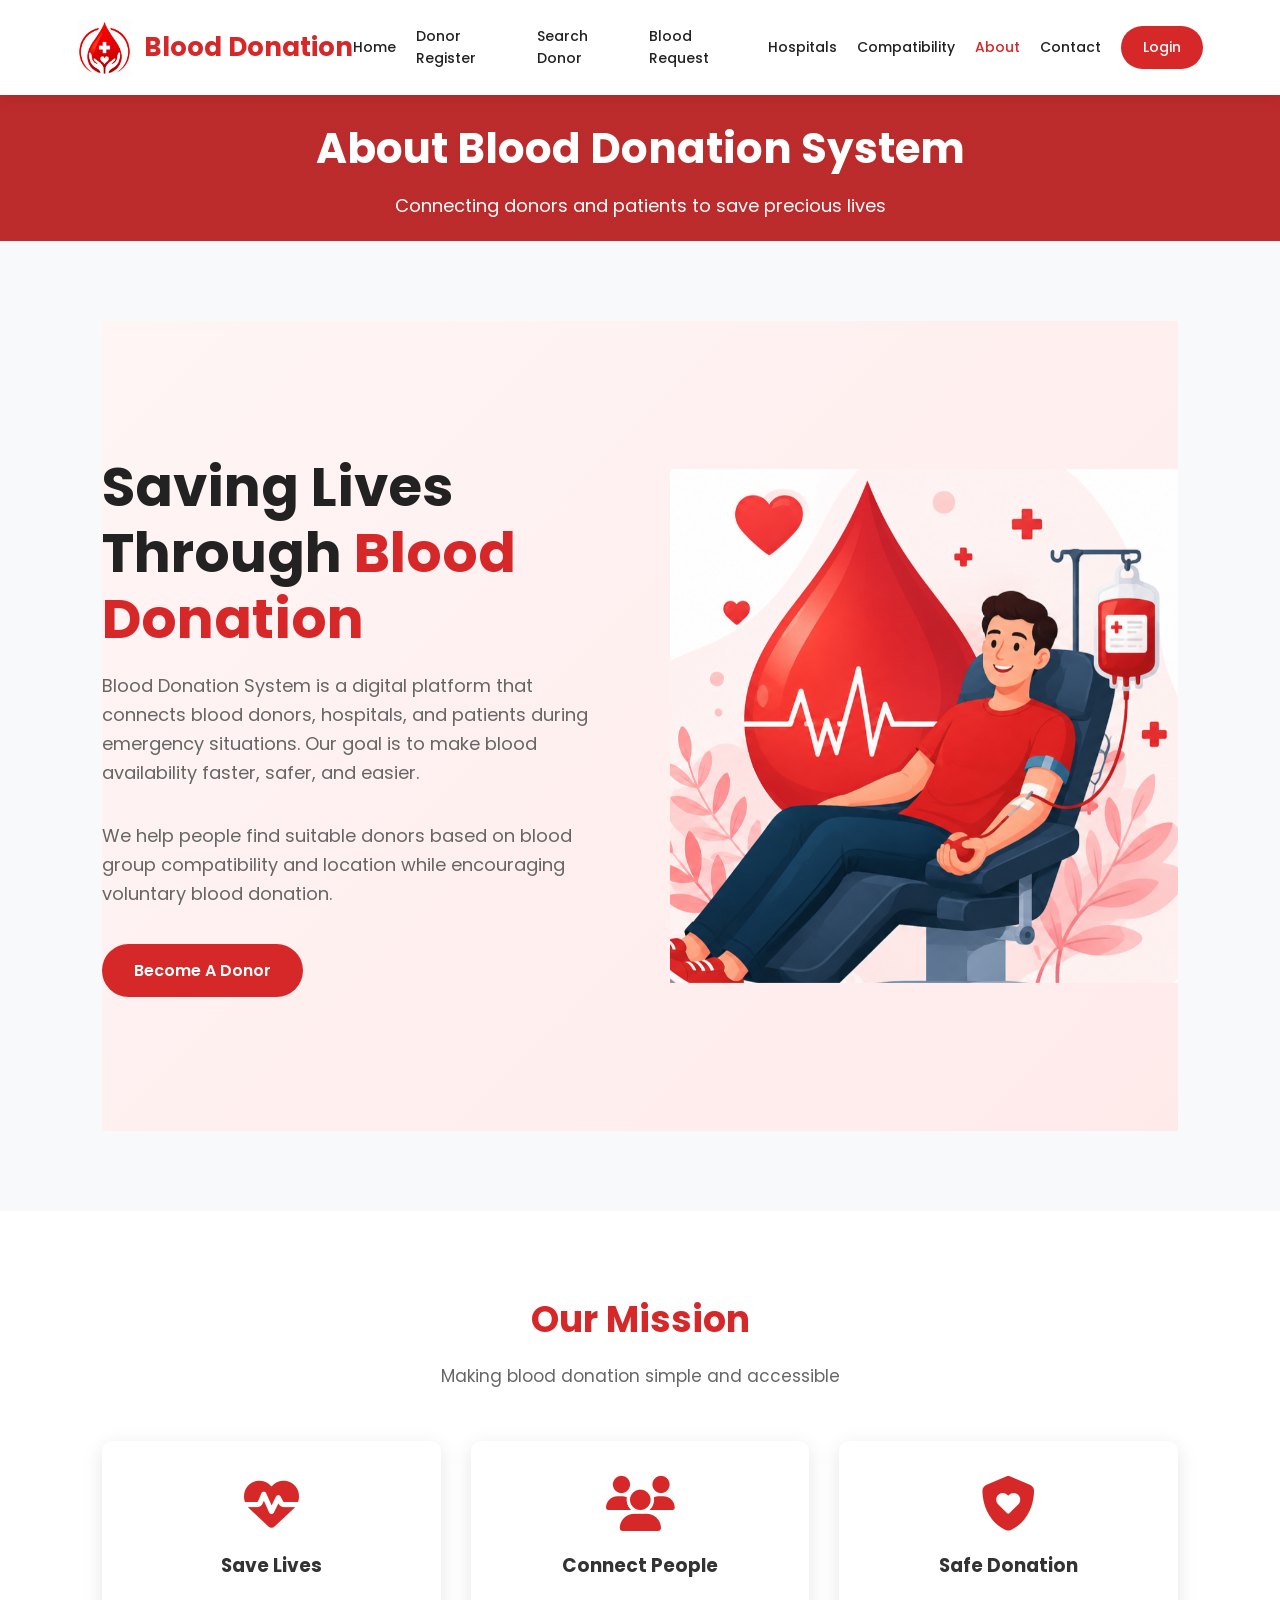
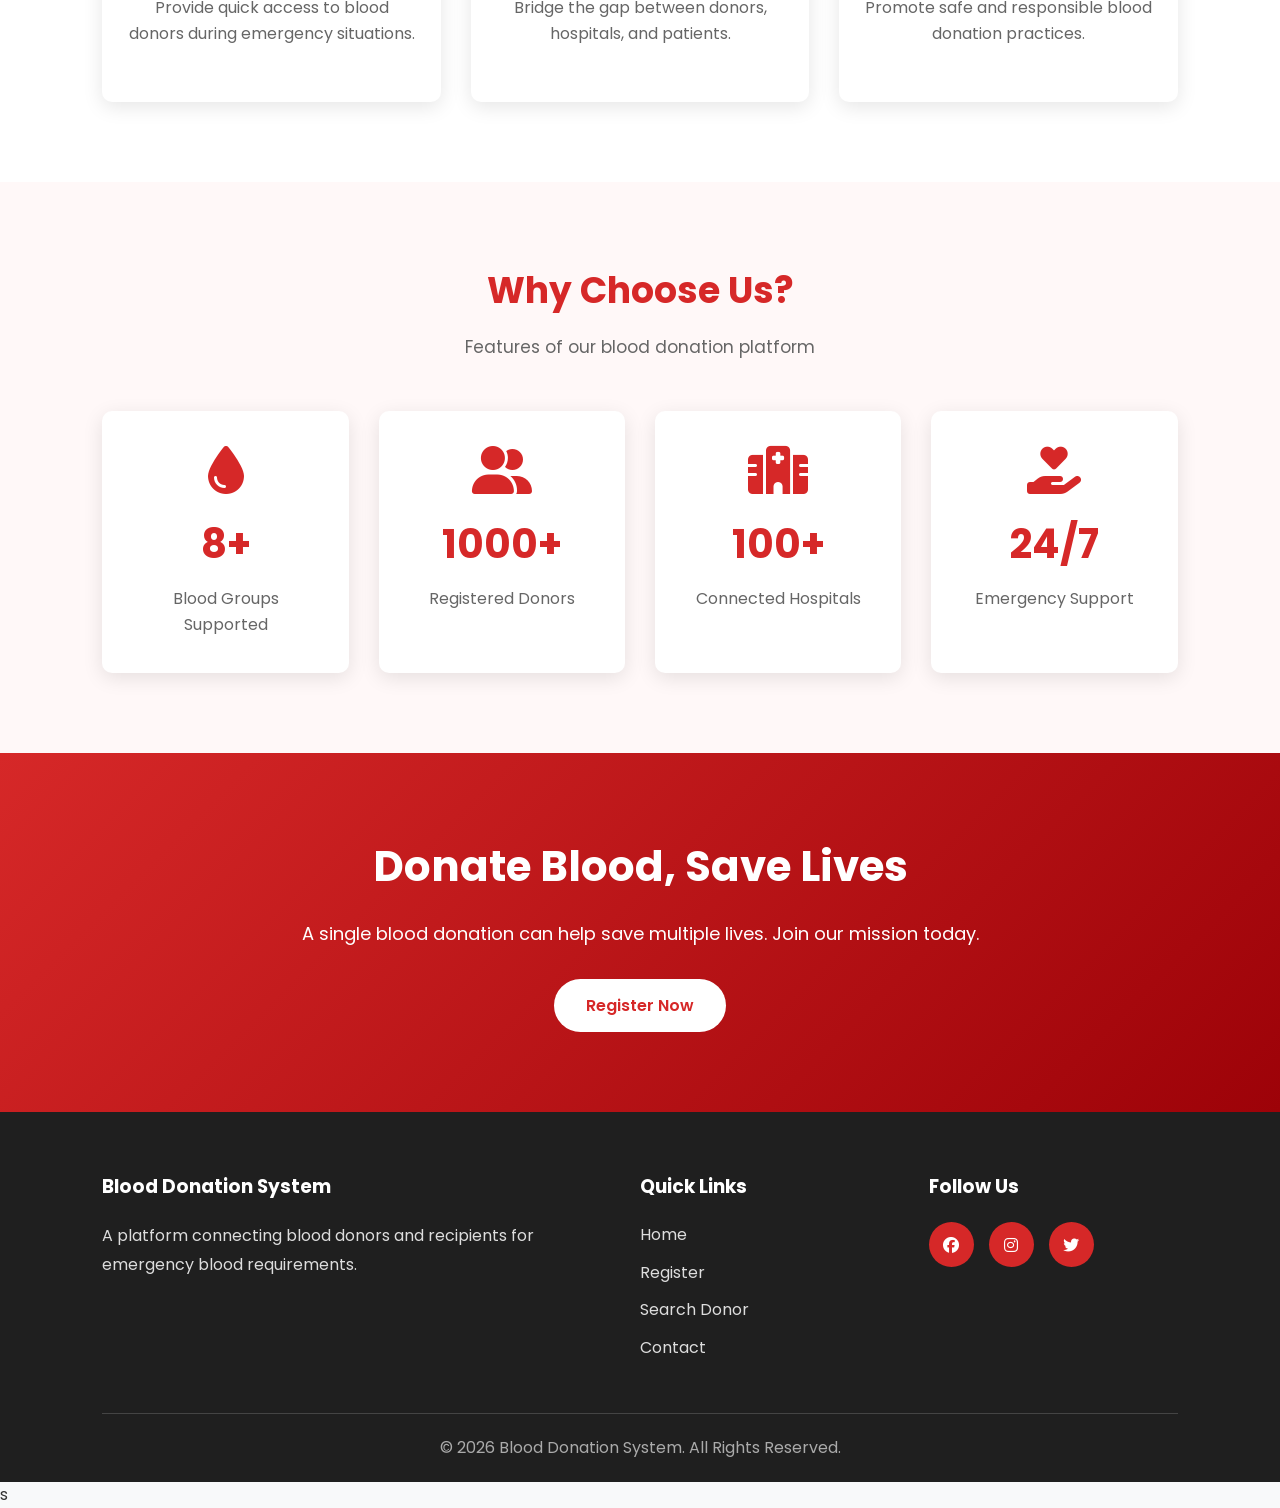
==== commit 17b05d42: "about.html" ====
--- a/about.html
+++ b/about.html
@@ -8,7 +8,7 @@
 
 <title>About Us | Blood Donation System</title>
 
-
+<link rel="icon" type="image/png" href="images/icon.png">     
 <!-- CSS -->
 
 <link rel="stylesheet" href="css/style.css">
@@ -633,4 +633,4 @@
 
 </body>
 
-</html>s+</html>s
--- a/css/style.css
+++ b/css/style.css
@@ -48,7 +48,7 @@
 }
 
 .page-banner{ 
-    background:linear-gradient(rgba(198,40,40,.9),rgba(183,28,28,.9)); 
+    background:linear-gradient(rgba(182, 21, 21, 0.9),rgba(182,21,21,.9)); 
     color:#fff; 
     text-align:center;
     padding:20px 20px; 
--- a/css/forms.css
+++ b/css/forms.css
@@ -14,10 +14,9 @@
 
     align-items:center;
 
-    background:
-    linear-gradient(
-        rgba(198,40,40,.75),
-        rgba(123,0,0,.75)
+    background: linear-gradient(
+        rgba(214, 80, 80, 0.377),
+        rgba(214, 80, 80, 0.377)
     ),
     url("../images/donor.jpg");
 
@@ -49,7 +48,10 @@
 
 .form-box{
 
-    background:rgba(255,255,255,.15);
+    background:linear-gradient(
+         rgba(158, 7, 7, 0.75),
+        rgba(158,7,7,.75)
+    );
 
     backdrop-filter:blur(15px);
 
--- a/css/responsive.css
+++ b/css/responsive.css
@@ -158,6 +158,7 @@
         background:#fff;
         box-shadow:0 8px 20px rgba(0,0,0,.1);
         display:none;
+        z-index:9999;
     }
 
     .navbar.active{
@@ -180,6 +181,29 @@
         border-bottom:1px solid #eee;
     }
 
+    /* ================= page banner ================= */
+
+     .page-banner {
+        min-height: 120px;
+        padding: 20px 12px;
+        display: flex;
+        flex-direction: column;
+        justify-content: center;
+        text-align: center;
+    }
+
+    .page-banner h1 {
+        font-size: 28px;
+        margin-bottom: 5px;
+    }
+
+    .page-banner p {
+        font-size: 14px;
+        line-height: 1.4;
+        margin: 0;
+    }
+
+
     /* ================= HERO ================= */
 
     .hero{
@@ -258,19 +282,57 @@
     .register-container,
     .request-container,
     .login-container,
-    .contact-form{
-        width:100%;
-        padding:25px;
-    }
-
-    .form-row{
-        grid-template-columns:1fr;
+    .contact-form {
+        width: 100%;
+        max-width: 900px;
+        margin: 0 auto;
+    }
+
+    .form-box {
+        width: 100%;
+        padding:25px 20px;
+        box-sizing: border-box;
+    }
+
+    .form-row {
+        display: grid;
+        grid-template-columns: 1fr;
+        gap: 15px;
+        width: 100%;
+    }
+
+    .form-group {
+        width: 100%;
+        min-width: 0;
+    }
+
+    .form-group input,
+    .form-group select,
+    .form-group textarea {
+        width: 100%;
+        max-width: 100%;
+        box-sizing: border-box;
     }
 
     input,
     select,
-    textarea{
+    textarea {
         width:100%;
+        max-width: 100%;
+        box-sizing: border-box;
+    }
+
+    /* ================= BUTTONS ================= */
+
+    .button-group{
+        width:100%;
+        flex-direction:column;
+        gap:15px;
+    }
+
+    .button-group .btn{
+        width:100%;
+        min-width:0;
     }
 
     /* ================= SEARCH PAGE ================= */
@@ -319,249 +381,249 @@
     }
 
 }
-/* ==========================================
-   SMALL MOBILE DEVICES (480px)
-========================================== */
-
-@media (max-width:480px){
-
-    /* ---------- Header ---------- */
-
-    .logo img{
-        width:42px;
-        height:42px;
-    }
-
-    .logo h2{
-        font-size:18px;
-    }
-
-    /* ---------- Hero ---------- */
-
-    .hero{
-        padding-top:100px;
-    }
-
-    .hero-content h1{
-        font-size:30px;
-        line-height:1.3;
-    }
-
-    .hero-content p{
-        font-size:15px;
-    }
-
-    .hero-image img{
-        max-width:260px;
-    }
-
-    /* ---------- Section Title ---------- */
-
-    .section-title h2{
-        font-size:28px;
-    }
-
-    .section-title p{
-        font-size:15px;
-    }
-
-    /* ---------- Buttons ---------- */
-
-    .btn{
+    /* ==========================================
+    SMALL MOBILE DEVICES (480px)
+    ========================================== */
+
+    @media (max-width:480px){
+
+        /* ---------- Header ---------- */
+
+        .logo img{
+            width:42px;
+            height:42px;
+        }
+
+        .logo h2{
+            font-size:18px;
+        }
+
+        /* ---------- Hero ---------- */
+
+        .hero{
+            padding-top:100px;
+        }
+
+        .hero-content h1{
+            font-size:30px;
+            line-height:1.3;
+        }
+
+        .hero-content p{
+            font-size:15px;
+        }
+
+        .hero-image img{
+            max-width:260px;
+        }
+
+        /* ---------- Section Title ---------- */
+
+        .section-title h2{
+            font-size:28px;
+        }
+
+        .section-title p{
+            font-size:15px;
+        }
+
+        /* ---------- Buttons ---------- */
+
+        .btn{
+            width:100%;
+            padding:14px;
+            text-align:center;
+        }
+
+        /* ---------- Blood Groups ---------- */
+
+        .blood-group-container{
+            grid-template-columns:repeat(2,1fr);
+            gap:15px;
+        }
+
+        .blood-card{
+            width:75px;
+            height:75px;
+            font-size:18px;
+        }
+
+        /* ---------- Cards ---------- */
+
+        .service-card,
+        .process-card,
+        .stat-card,
+        .faq-card,
+        .contact-box,
+        .hospital-card,
+        .donor-card{
+
+            padding:18px;
+
+        }
+
+        /* ---------- Forms ---------- */
+
+        input,
+        select,
+        textarea{
+            font-size:15px;
+        }
+
+        /* ---------- Footer ---------- */
+
+        .footer{
+            padding:40px 20px 20px;
+        }
+
+        .footer h3{
+            font-size:20px;
+        }
+
+        .footer p,
+        .footer a{
+            font-size:14px;
+        }
+
+    }
+
+    /* ==========================================
+    ADMIN PAGE
+    ========================================== */
+
+    @media (max-width:768px){
+
+        .admin-container{
+            width:100%;
+            overflow-x:auto;
+        }
+
+        .admin-table{
+            min-width:700px;
+        }
+
+        .dashboard-cards{
+            grid-template-columns:1fr;
+        }
+
+    }
+
+    /* ==========================================
+    LOGIN PAGE
+    ========================================== */
+
+    @media (max-width:768px){
+
+        .login-box{
+
+            width:100%;
+            padding:25px;
+
+        }
+
+    }
+
+    /* ==========================================
+    TABLE RESPONSIVE
+    ========================================== */
+
+    .table-responsive{
+
+        overflow-x:auto;
+
+    }
+
+    table{
+
         width:100%;
-        padding:14px;
-        text-align:center;
-    }
-
-    /* ---------- Blood Groups ---------- */
-
-    .blood-group-container{
-        grid-template-columns:repeat(2,1fr);
-        gap:15px;
-    }
-
-    .blood-card{
-        width:75px;
-        height:75px;
-        font-size:18px;
-    }
-
-    /* ---------- Cards ---------- */
-
-    .service-card,
-    .process-card,
-    .stat-card,
-    .faq-card,
-    .contact-box,
-    .hospital-card,
-    .donor-card{
-
-        padding:18px;
-
-    }
-
-    /* ---------- Forms ---------- */
-
-    input,
-    select,
-    textarea{
-        font-size:15px;
-    }
-
-    /* ---------- Footer ---------- */
-
-    .footer{
-        padding:40px 20px 20px;
-    }
-
-    .footer h3{
-        font-size:20px;
-    }
-
-    .footer p,
-    .footer a{
-        font-size:14px;
-    }
-
-}
-
-/* ==========================================
-   ADMIN PAGE
-========================================== */
-
-@media (max-width:768px){
-
-    .admin-container{
-        width:100%;
-        overflow-x:auto;
-    }
-
-    .admin-table{
-        min-width:700px;
-    }
-
-    .dashboard-cards{
-        grid-template-columns:1fr;
-    }
-
-}
-
-/* ==========================================
-   LOGIN PAGE
-========================================== */
-
-@media (max-width:768px){
-
-    .login-box{
-
-        width:100%;
-        padding:25px;
-
-    }
-
-}
-
-/* ==========================================
-   TABLE RESPONSIVE
-========================================== */
-
-.table-responsive{
-
-    overflow-x:auto;
-
-}
-
-table{
-
-    width:100%;
-    border-collapse:collapse;
-
-}
-
-table th,
-table td{
-
-    white-space:nowrap;
-
-}
-
-/* ==========================================
-   IMAGE RESPONSIVE
-========================================== */
-
-img{
-
-    max-width:100%;
-    height:auto;
-
-}
-
-/* ==========================================
-   FLEX HELPERS
-========================================== */
-
-.flex-column-mobile{
-
-    display:flex;
-
-}
-
-@media (max-width:768px){
+        border-collapse:collapse;
+
+    }
+
+    table th,
+    table td{
+
+        white-space:nowrap;
+
+    }
+
+    /* ==========================================
+    IMAGE RESPONSIVE
+    ========================================== */
+
+    img{
+
+        max-width:100%;
+        height:auto;
+
+    }
+
+    /* ==========================================
+    FLEX HELPERS
+    ========================================== */
 
     .flex-column-mobile{
 
-        flex-direction:column;
-
-    }
-
-}
-
-/* ==========================================
-   HIDE ELEMENTS ON MOBILE
-========================================== */
-
-@media (max-width:768px){
-
-    .hide-mobile{
-
-        display:none !important;
-
-    }
-
-}
-
-/* ==========================================
-   SHOW ONLY MOBILE
-========================================== */
-
-.mobile-only{
-
-    display:none;
-
-}
-
-@media (max-width:768px){
+        display:flex;
+
+    }
+
+    @media (max-width:768px){
+
+        .flex-column-mobile{
+
+            flex-direction:column;
+
+        }
+
+    }
+
+    /* ==========================================
+    HIDE ELEMENTS ON MOBILE
+    ========================================== */
+
+    @media (max-width:768px){
+
+        .hide-mobile{
+
+            display:none !important;
+
+        }
+
+    }
+
+    /* ==========================================
+    SHOW ONLY MOBILE
+    ========================================== */
 
     .mobile-only{
 
-        display:block;
-
-    }
-
-}
-
-/* ==========================================
-   SMOOTH SCROLL FIX
-========================================== */
-
-html{
-
-    scroll-behavior:smooth;
-
-}
-
-
-
-/* ==========================================
-   END OF RESPONSIVE.CSS
-========================================== */+        display:none;
+
+    }
+
+    @media (max-width:768px){
+
+        .mobile-only{
+
+            display:block;
+
+        }
+
+    }
+
+    /* ==========================================
+    SMOOTH SCROLL FIX
+    ========================================== */
+
+    html{
+
+        scroll-behavior:smooth;
+
+    }
+
+
+
+    /* ==========================================
+    END OF RESPONSIVE.CSS
+    ========================================== */
